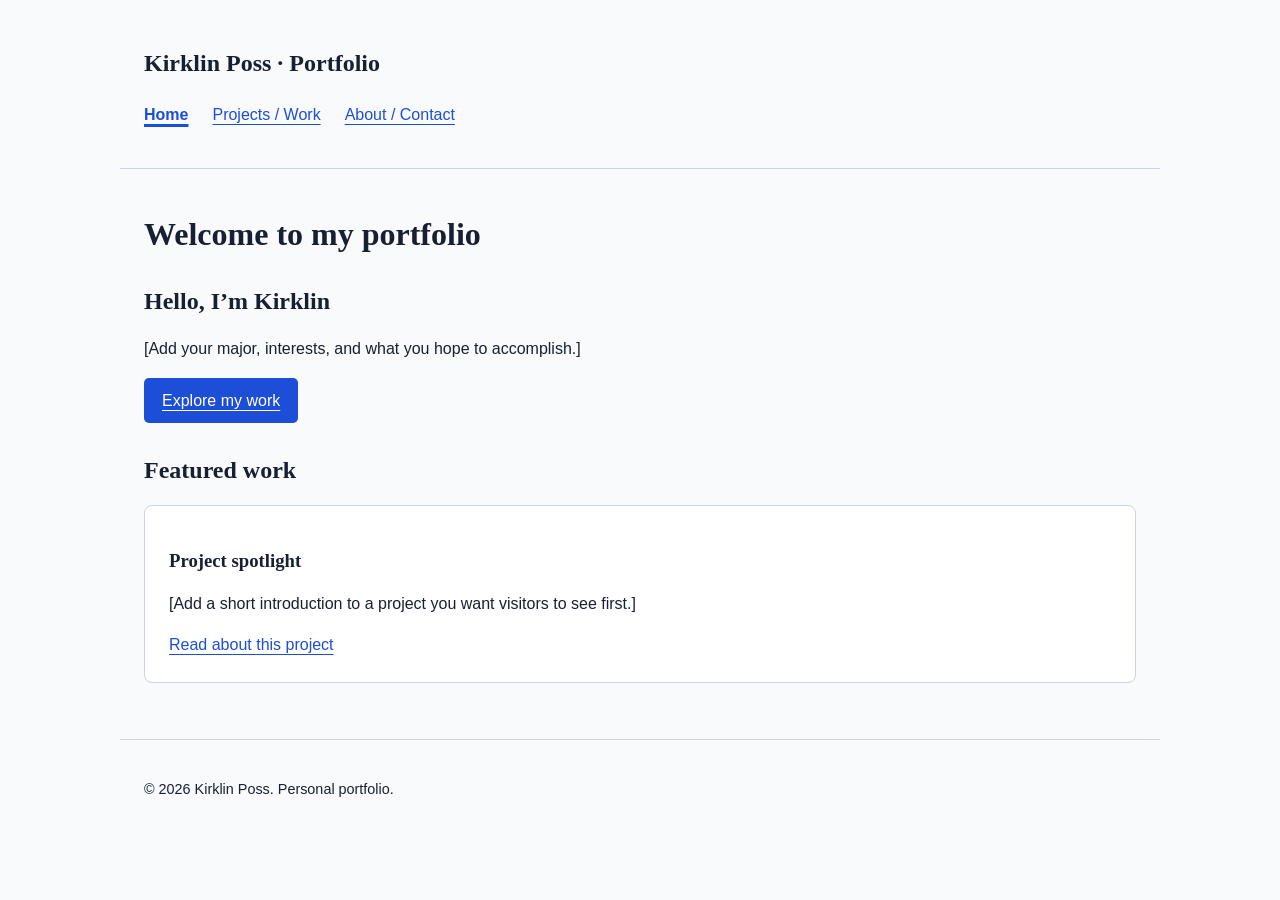
==== index.html @ 37c54404 "Add files via upload" ====
<!DOCTYPE html>
<html lang="en">
<head>
  <meta charset="UTF-8">
  <meta name="viewport" content="width=device-width, initial-scale=1.0">
  <meta name="description" content="Home page of Kirklin Poss’s personal portfolio.">
  <title>Home | Kirklin Poss</title>
  <link rel="stylesheet" href="styles.css">
</head>
<body>
  <a class="skip-link" href="#main-content">Skip to main content</a>
  <header class="site-header">
    <p class="site-name">Kirklin Poss · Portfolio</p>
    <nav aria-label="Main navigation">
      <ul>
        <li><a href="index.html" aria-current="page">Home</a></li>
        <li><a href="projects.html">Projects / Work</a></li>
        <li><a href="about.html">About / Contact</a></li>
      </ul>
    </nav>
  </header>
  <main id="main-content">
    <h1>Welcome to my portfolio</h1>
    <section aria-labelledby="intro-title">
      <h2 id="intro-title">Hello, I’m Kirklin</h2>
      <p>[Add your major, interests, and what you hope to accomplish.]</p>
      <a class="button" href="projects.html">Explore my work</a>
    </section>
    <section aria-labelledby="featured-title">
      <h2 id="featured-title">Featured work</h2>
      <article>
        <h3>Project spotlight</h3>
        <p>[Add a short introduction to a project you want visitors to see first.]</p>
        <a href="projects.html#project-one">Read about this project</a>
      </article>
    </section>
  </main>
  <footer>
    <p>&copy; 2026 Kirklin Poss. Personal portfolio.</p>
  </footer>
</body>
</html>
---- styles.css ----
/* Shared starter styles. See wireframe.svg for the intended layout. */
:root { --background: #f8fafc; --surface: #ffffff; --ink: #172033; --accent: #1d4ed8; --line: #cbd5e1; }
* { box-sizing: border-box; }
body { margin: 0; background: var(--background); color: var(--ink); font-family: Arial, Helvetica, sans-serif; line-height: 1.6; }
h1, h2, h3, .site-name { font-family: Georgia, 'Times New Roman', serif; line-height: 1.25; }
.site-header, main, footer { max-width: 1040px; margin: auto; padding: 24px; }
.site-header { border-bottom: 1px solid var(--line); }
.site-name { font-size: 1.5rem; font-weight: bold; }
nav ul { display: flex; flex-wrap: wrap; gap: 24px; padding: 0; list-style: none; }
a { color: var(--accent); text-underline-offset: 4px; }
nav a[aria-current="page"] { font-weight: bold; text-decoration-thickness: 3px; }
section { margin: 32px 0; }
article { padding: 24px; background: var(--surface); border: 1px solid var(--line); border-radius: 8px; }
.project-grid { display: grid; grid-template-columns: repeat(2, minmax(0, 1fr)); gap: 24px; }
.placeholder { display: grid; place-items: center; min-height: 150px; border: 1px dashed var(--line); background: var(--background); padding: 16px; text-align: center; }
.button { display: inline-block; padding: 10px 18px; background: var(--accent); color: white; border-radius: 5px; }
footer { border-top: 1px solid var(--line); font-size: .9rem; }
address { font-style: normal; }
a:focus-visible { outline: 3px solid var(--accent); outline-offset: 5px; }
.skip-link { position: absolute; left: 16px; top: -100px; padding: 10px; background: white; }
.skip-link:focus { top: 12px; }
@media (max-width: 640px) { .project-grid { grid-template-columns: 1fr; } .site-header, main, footer { padding: 20px; } }
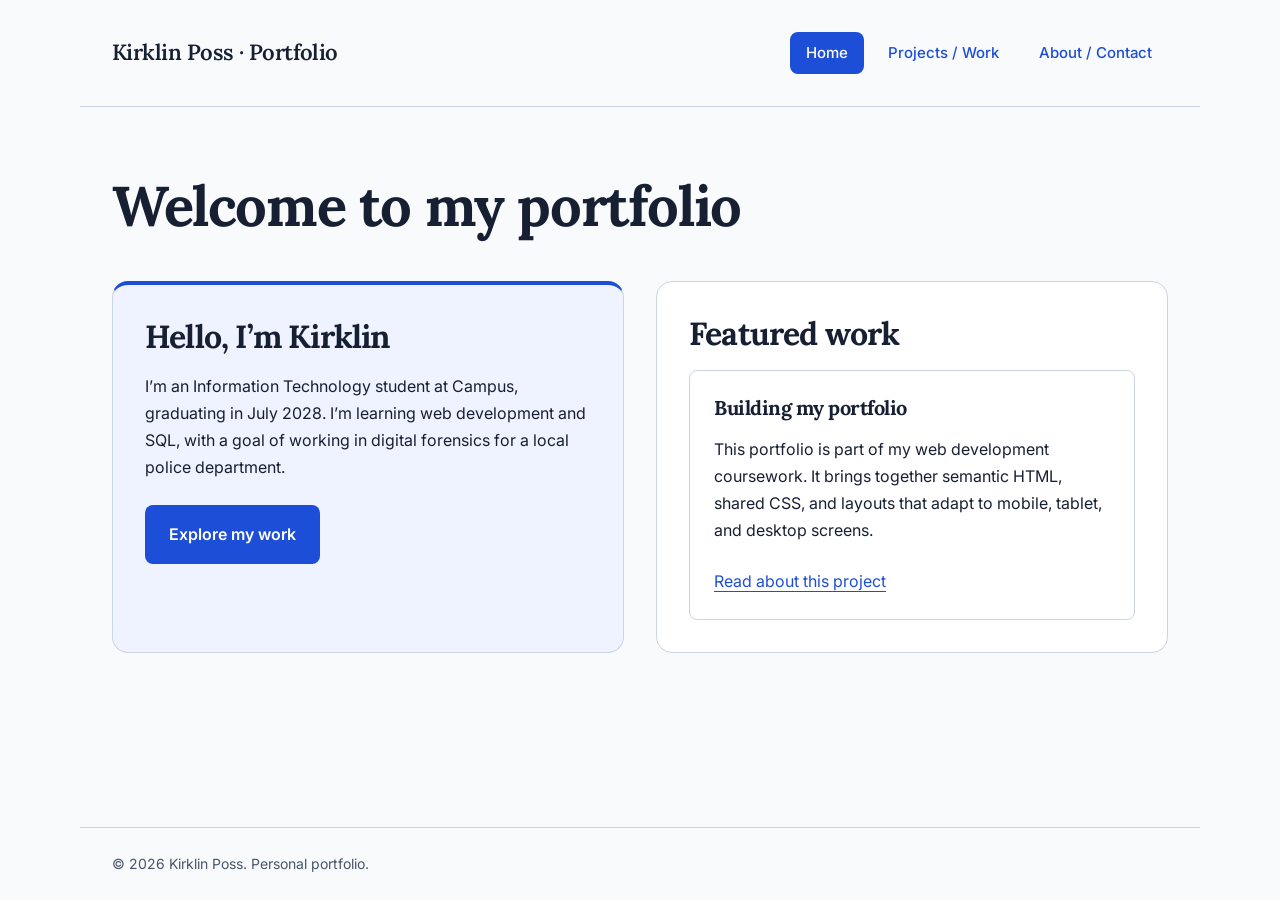
==== commit 54cfb172: "Add files via upload" ====
--- a/index.html
+++ b/index.html
@@ -5,6 +5,9 @@
   <meta name="viewport" content="width=device-width, initial-scale=1.0">
   <meta name="description" content="Home page of Kirklin Poss’s personal portfolio.">
   <title>Home | Kirklin Poss</title>
+  <link rel="preconnect" href="https://fonts.googleapis.com">
+  <link rel="preconnect" href="https://fonts.gstatic.com" crossorigin>
+  <link href="https://fonts.googleapis.com/css2?family=Inter:wght@400;500;600&amp;family=Lora:wght@400;500;600;700&amp;display=swap" rel="stylesheet">
   <link rel="stylesheet" href="styles.css">
 </head>
 <body>
@@ -19,18 +22,18 @@
       </ul>
     </nav>
   </header>
-  <main id="main-content">
+  <main id="main-content" class="home-layout">
     <h1>Welcome to my portfolio</h1>
-    <section aria-labelledby="intro-title">
+    <section class="home-intro" aria-labelledby="intro-title">
       <h2 id="intro-title">Hello, I’m Kirklin</h2>
-      <p>[Add your major, interests, and what you hope to accomplish.]</p>
+      <p>I’m an Information Technology student at Campus, graduating in July 2028. I’m learning web development and SQL, with a goal of working in digital forensics for a local police department.</p>
       <a class="button" href="projects.html">Explore my work</a>
     </section>
     <section aria-labelledby="featured-title">
       <h2 id="featured-title">Featured work</h2>
       <article>
-        <h3>Project spotlight</h3>
-        <p>[Add a short introduction to a project you want visitors to see first.]</p>
+        <h3>Building my portfolio</h3>
+        <p>This portfolio is part of my web development coursework. It brings together semantic HTML, shared CSS, and layouts that adapt to mobile, tablet, and desktop screens.</p>
         <a href="projects.html#project-one">Read about this project</a>
       </article>
     </section>
--- a/styles.css
+++ b/styles.css
@@ -1,22 +1,94 @@
-/* Shared starter styles. See wireframe.svg for the intended layout. */
-:root { --background: #f8fafc; --surface: #ffffff; --ink: #172033; --accent: #1d4ed8; --line: #cbd5e1; }
+/* Planned palette from wireframe.svg. Spacing follows an 8px scale. */
+:root {
+  --background: #f8fafc;
+  --surface: #fff;
+  --ink: #172033;
+  --accent: #1d4ed8;
+  --accent-dark: #173eab;
+  --muted: #475569;
+  --line: #cbd5e1;
+  --space-1: 8px;
+  --space-2: 16px;
+  --space-3: 24px;
+  --space-4: 32px;
+  --space-6: 48px;
+  --space-8: 64px;
+}
 * { box-sizing: border-box; }
-body { margin: 0; background: var(--background); color: var(--ink); font-family: Arial, Helvetica, sans-serif; line-height: 1.6; }
-h1, h2, h3, .site-name { font-family: Georgia, 'Times New Roman', serif; line-height: 1.25; }
-.site-header, main, footer { max-width: 1040px; margin: auto; padding: 24px; }
+html { scroll-behavior: smooth; }
+/* Type selectors apply to all three pages. */
+body {
+  margin: 0;
+  background: var(--background);
+  color: var(--ink);
+  font-family: 'Inter', Arial, sans-serif;
+  line-height: 1.7;
+  overflow-wrap: anywhere;
+  min-height: 100vh;
+  display: flex;
+  flex-direction: column;
+}
+h1, h2, h3, .site-name {
+  font-family: 'Lora', Georgia, serif;
+  line-height: 1.25;
+  letter-spacing: -.025em;
+}
+h1 { font-size: clamp(2rem, 4.5vw, 3.5rem); margin: 0; max-width: 22ch; }
+h2 { font-size: clamp(1.5rem, 3vw, 2rem); margin: 0 0 var(--space-2); }
+h3 { font-size: 1.25rem; margin: 0 0 var(--space-2); }
+p { margin: 0 0 var(--space-3); }
+a { color: var(--accent); text-underline-offset: 4px; }
+a:hover { color: var(--accent-dark); }
+a:focus-visible { outline: 3px solid var(--accent); outline-offset: 4px; }
+/* Class selectors provide shared layout and components. */
+.site-header, main, footer { width: min(1120px, 100%); margin-inline: auto; padding: var(--space-3) var(--space-2); }
 .site-header { border-bottom: 1px solid var(--line); }
-.site-name { font-size: 1.5rem; font-weight: bold; }
-nav ul { display: flex; flex-wrap: wrap; gap: 24px; padding: 0; list-style: none; }
-a { color: var(--accent); text-underline-offset: 4px; }
-nav a[aria-current="page"] { font-weight: bold; text-decoration-thickness: 3px; }
-section { margin: 32px 0; }
-article { padding: 24px; background: var(--surface); border: 1px solid var(--line); border-radius: 8px; }
-.project-grid { display: grid; grid-template-columns: repeat(2, minmax(0, 1fr)); gap: 24px; }
-.placeholder { display: grid; place-items: center; min-height: 150px; border: 1px dashed var(--line); background: var(--background); padding: 16px; text-align: center; }
-.button { display: inline-block; padding: 10px 18px; background: var(--accent); color: white; border-radius: 5px; }
-footer { border-top: 1px solid var(--line); font-size: .9rem; }
+.site-name { font-size: 1.375rem; font-weight: 600; margin: 0 0 var(--space-2); }
+nav ul { display: flex; flex-direction: column; gap: var(--space-1); margin: 0; padding: 0; list-style: none; }
+nav a { display: block; padding: var(--space-1) var(--space-2); border-radius: 8px; text-decoration: none; font-size: .9375rem; font-weight: 500; }
+nav a:hover { background: #e8efff; }
+nav a[aria-current="page"] { background: var(--accent); color: white; }
+/* ID selector: the page content is a Grid on every page. */
+#main-content { display: grid; gap: var(--space-3); padding-block: var(--space-6); flex: 1; align-content: start; }
+#main-content > h1 { grid-column: 1 / -1; margin-bottom: var(--space-1); }
+section { min-width: 0; margin: 0; padding: var(--space-3); background: var(--surface); border: 1px solid var(--line); border-radius: 16px; }
+section > :last-child, article > :last-child { margin-bottom: 0; }
+article { min-width: 0; padding: var(--space-3); background: var(--surface); border: 1px solid var(--line); border-radius: 8px; }
+.project-grid { display: grid; grid-template-columns: minmax(0, 1fr); gap: var(--space-3); }
+.project-grid article { display: flex; flex-direction: column; gap: var(--space-2); }
+.project-grid article > * { margin: 0; }
+.placeholder { display: grid; place-items: center; min-height: 160px; border: 1px solid #b5c6ed; border-radius: 8px; background: #eef3ff; padding: var(--space-2); text-align: center; color: var(--accent); font-family: 'Lora', Georgia, serif; font-size: 1.5rem; }
+.button { display: inline-block; max-width: 100%; padding: var(--space-2) var(--space-3); background: var(--accent); color: white; border-radius: 8px; font-weight: 600; text-decoration: none; }
+.button:hover { color: white; background: var(--accent-dark); }
+.home-intro { background: #eef3ff; border-top: 4px solid var(--accent); }
+.home-intro p { max-width: 55ch; }
+#project-one { border-top: 4px solid var(--accent); }
+#project-two { border-top: 4px solid var(--muted); }
+#contact-section { background: #eef3ff; border-top: 4px solid var(--accent); }
+section ul { margin: 0; padding-left: var(--space-3); }
+section li + li { margin-top: var(--space-1); }
 address { font-style: normal; }
-a:focus-visible { outline: 3px solid var(--accent); outline-offset: 5px; }
-.skip-link { position: absolute; left: 16px; top: -100px; padding: 10px; background: white; }
-.skip-link:focus { top: 12px; }
-@media (max-width: 640px) { .project-grid { grid-template-columns: 1fr; } .site-header, main, footer { padding: 20px; } }
+footer { border-top: 1px solid var(--line); color: var(--muted); font-size: .875rem; }
+footer p { margin: 0; }
+img, svg { display: block; max-width: 100%; height: auto; }
+.skip-link { position: absolute; left: var(--space-2); top: var(--space-2); transform: translateY(-200%); padding: var(--space-2); background: white; z-index: 10; }
+.skip-link:focus { transform: translateY(0); }
+/* Tablet: two project columns and horizontal, wrapping navigation. */
+@media (min-width: 640px) {
+  .site-header, main, footer { padding-inline: var(--space-4); }
+  nav ul { flex-direction: row; flex-wrap: wrap; }
+  .project-grid { grid-template-columns: repeat(2, minmax(0, 1fr)); }
+  section { padding: var(--space-4); }
+  .home-layout { grid-template-columns: repeat(2, minmax(0, 1fr)); }
+}
+/* Desktop: header becomes one row; biography and contact sit side by side. */
+@media (min-width: 1024px) {
+  .site-header { display: flex; align-items: center; justify-content: space-between; gap: var(--space-3); padding-block: var(--space-4); }
+  .site-name { margin: 0; }
+  #main-content { padding-block: var(--space-8); gap: var(--space-4); }
+  .about-layout { grid-template-columns: minmax(0, 3fr) minmax(0, 2fr); }
+  .about-layout section { align-self: start; }
+}
+@media (prefers-reduced-motion: reduce) {
+  html { scroll-behavior: auto; }
+}
